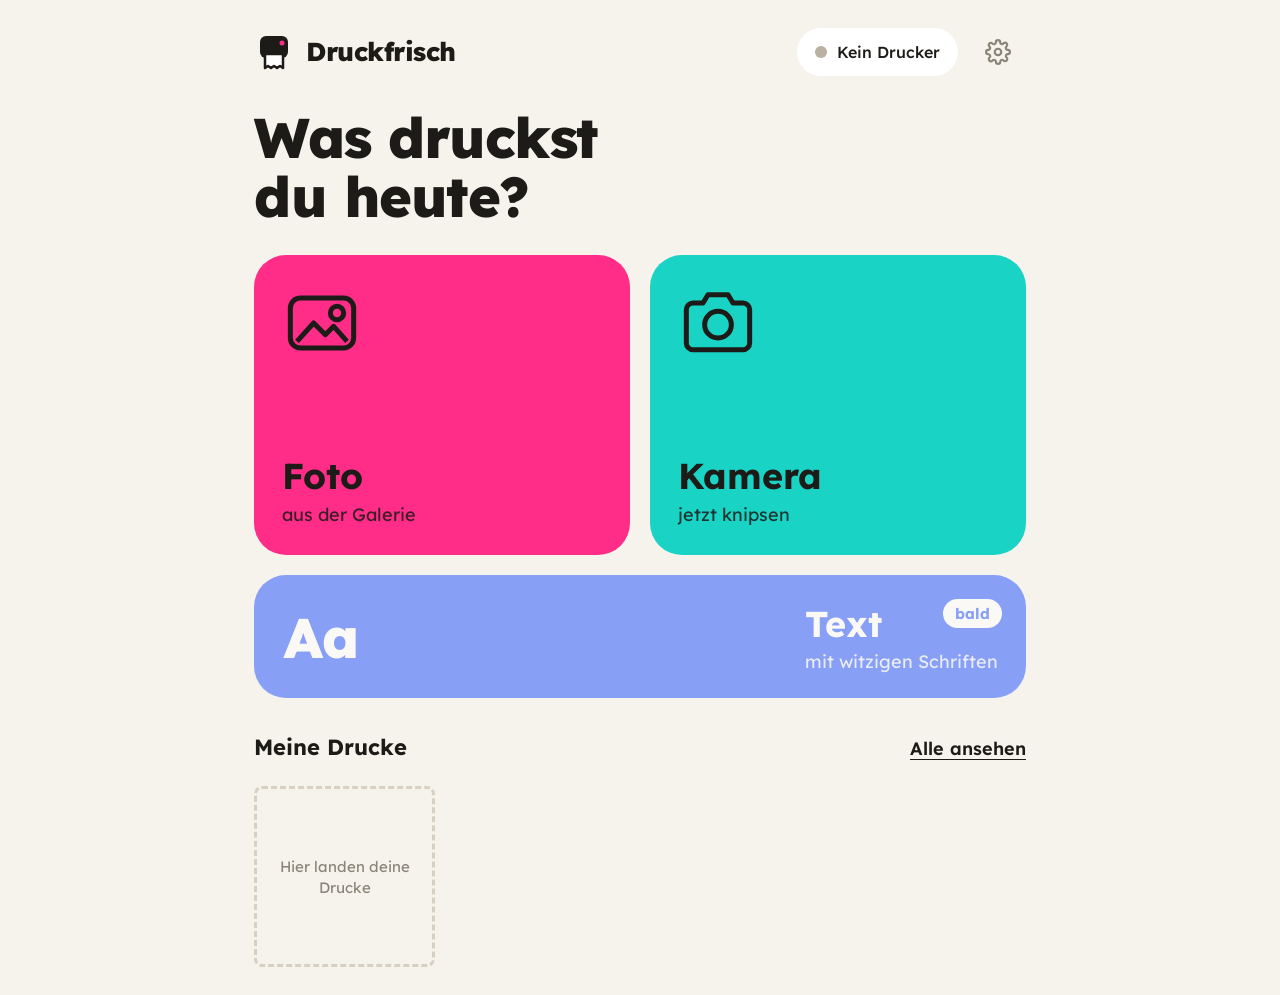
==== index.html @ d9a230d6 "Add files via upload" ====
<!DOCTYPE html>
<html lang="de">
<head>
<meta charset="utf-8">
<meta name="viewport" content="width=device-width, initial-scale=1, viewport-fit=cover">
<meta name="theme-color" content="#f6f3ec">
<title>Druckfrisch</title>
<link rel="manifest" href="manifest.json">
<link rel="icon" href="icon-192.png">
<link rel="preconnect" href="https://fonts.googleapis.com">
<link href="https://fonts.googleapis.com/css2?family=Lexend:wght@400;500;600;700;800&display=swap" rel="stylesheet">
<link rel="stylesheet" href="app.css">
</head>
<body>
<div id="app">

<!-- ========== Start ========== -->
<section class="screen" id="s-start">
  <header class="bar">
    <div class="brand">
      <svg width="40" height="40" viewBox="0 0 40 40" aria-hidden="true"><rect x="6" y="4" width="28" height="22" rx="6" fill="#1d1b18"/><path d="M11 22h18v14l-3-2-3 2-3-2-3 2-3-2-3 2z" fill="#fff" stroke="#1d1b18" stroke-width="2.5" stroke-linejoin="round"/><circle cx="28" cy="11" r="2.5" fill="var(--acc)"/></svg>
      <span class="app-name">Druckfrisch</span>
    </div>
    <button class="pill status" data-status type="button"><span class="dot"></span><span class="txt">…</span></button>
    <button class="gear" id="gear" type="button" aria-label="Eltern-Bereich (2 Sekunden drücken)">
      <svg width="26" height="26" viewBox="0 0 24 24" fill="none" stroke="currentColor" stroke-width="2" aria-hidden="true"><circle cx="12" cy="12" r="3"/><path d="M19.4 15a1.7 1.7 0 0 0 .3 1.8l.1.1a2 2 0 1 1-2.8 2.8l-.1-.1a1.7 1.7 0 0 0-1.8-.3 1.7 1.7 0 0 0-1 1.5V21a2 2 0 1 1-4 0v-.1a1.7 1.7 0 0 0-1.1-1.5 1.7 1.7 0 0 0-1.8.3l-.1.1a2 2 0 1 1-2.8-2.8l.1-.1a1.7 1.7 0 0 0 .3-1.8 1.7 1.7 0 0 0-1.5-1H3a2 2 0 1 1 0-4h.1a1.7 1.7 0 0 0 1.5-1.1 1.7 1.7 0 0 0-.3-1.8l-.1-.1a2 2 0 1 1 2.8-2.8l.1.1a1.7 1.7 0 0 0 1.8.3H9a1.7 1.7 0 0 0 1-1.5V3a2 2 0 1 1 4 0v.1a1.7 1.7 0 0 0 1 1.5 1.7 1.7 0 0 0 1.8-.3l.1-.1a2 2 0 1 1 2.8 2.8l-.1.1a1.7 1.7 0 0 0-.3 1.8V9a1.7 1.7 0 0 0 1.5 1H21a2 2 0 1 1 0 4h-.1a1.7 1.7 0 0 0-1.5 1z"/></svg>
      <svg class="ring" viewBox="0 0 52 52" aria-hidden="true"><circle cx="26" cy="26" r="23"/></svg>
    </button>
  </header>
  <h1 class="hero">Was druckst<br>du heute?</h1>
  <div class="tiles">
    <button class="tile pink" id="t-foto" type="button">
      <svg width="80" height="80" viewBox="0 0 48 48" fill="none" stroke="currentColor" stroke-width="3" stroke-linejoin="round" aria-hidden="true"><rect x="5" y="9" width="38" height="30" rx="6"/><path d="M9 35l10-11 7 7 5-5 8 9"/><circle cx="33" cy="18" r="4"/></svg>
      <span><b>Foto</b><small>aus der Galerie</small></span>
    </button>
    <button class="tile tq" id="t-kamera" type="button">
      <svg width="80" height="80" viewBox="0 0 48 48" fill="none" stroke="currentColor" stroke-width="3" stroke-linejoin="round" aria-hidden="true"><path d="M5 16a4 4 0 0 1 4-4h6l3-5h12l3 5h6a4 4 0 0 1 4 4v20a4 4 0 0 1-4 4H9a4 4 0 0 1-4-4z"/><circle cx="24" cy="25" r="8"/></svg>
      <span><b>Kamera</b><small>jetzt knipsen</small></span>
    </button>
    <button class="tile blue wide" id="t-text" type="button" disabled>
      <span class="aa">Aa</span>
      <span><b>Text</b><small>mit witzigen Schriften</small></span>
      <span class="soon">bald</span>
    </button>
  </div>
  <section class="recent">
    <div class="row-head"><h2>Meine Drucke</h2><button class="link" id="to-history" type="button">Alle ansehen</button></div>
    <div class="recent-row" id="recent"></div>
  </section>
</section>

<!-- ========== Kamera ========== -->
<section class="screen dark" id="s-camera" hidden>
  <header class="bar">
    <button class="back" data-back type="button"><svg width="28" height="28" viewBox="0 0 24 24" fill="none" stroke="currentColor" stroke-width="2.5" aria-hidden="true"><path d="M15 6l-6 6 6 6"/></svg>Zurück</button>
    <div class="seg" role="group" aria-label="Ansicht">
      <button type="button" data-cam-view="color">Farbe</button>
      <button type="button" data-cam-view="print" aria-pressed="true">Wie gedruckt</button>
    </div>
  </header>
  <div class="viewfinder">
    <video id="video" playsinline muted autoplay></video>
    <canvas id="camPreview"></canvas>
    <p class="vf-msg" id="camMsg" hidden></p>
    <span class="vf-hint">So sieht es gedruckt aus</span>
  </div>
  <footer class="cam-bar">
    <button class="cam-side" id="cam-gallery" type="button" aria-label="Foto aus der Galerie"><svg width="40" height="40" viewBox="0 0 48 48" fill="none" stroke="#fff" stroke-width="3" stroke-linejoin="round" aria-hidden="true"><rect x="5" y="9" width="38" height="30" rx="6"/><path d="M9 35l10-11 7 7 5-5 8 9"/></svg></button>
    <button class="shutter" id="shutter" type="button" aria-label="Foto aufnehmen"><span></span></button>
    <button class="cam-side" id="cam-switch" type="button" aria-label="Kamera wechseln"><svg width="40" height="40" viewBox="0 0 24 24" fill="none" stroke="#fff" stroke-width="2" aria-hidden="true"><path d="M3 12a9 9 0 0 1 15.5-6.2L21 8M21 3v5h-5M21 12a9 9 0 0 1-15.5 6.2L3 16M3 21v-5h5"/></svg></button>
  </footer>
</section>

<!-- ========== Gestalten ========== -->
<section class="screen" id="s-editor" hidden>
  <header class="bar">
    <button class="back" data-back type="button"><svg width="28" height="28" viewBox="0 0 24 24" fill="none" stroke="currentColor" stroke-width="2.5" aria-hidden="true"><path d="M15 6l-6 6 6 6"/></svg>Zurück</button>
    <span class="grow"></span>
    <button class="round" id="undo" type="button" aria-label="Rückgängig" disabled><svg width="28" height="28" viewBox="0 0 24 24" fill="none" stroke="currentColor" stroke-width="2.5" aria-hidden="true"><path d="M9 14L4 9l5-5"/><path d="M4 9h11a5 5 0 0 1 0 10h-3"/></svg></button>
    <button class="btn blue" id="to-print" type="button">Weiter</button>
  </header>
  <div class="stage"><div class="paper"><canvas id="editPreview"></canvas></div></div>
  <section class="panel">
    <div class="tabs" role="tablist">
      <button role="tab" type="button" data-tab="frame" aria-selected="true">Rahmen</button>
      <button role="tab" type="button" disabled>Smileys <small>bald</small></button>
      <button role="tab" type="button" disabled>Text <small>bald</small></button>
      <button role="tab" type="button" data-tab="look" aria-selected="false">Look</button>
    </div>
    <div data-pane="frame">
      <div class="frames" id="frames"></div>
      <label class="field">Beschriftung<input id="caption" maxlength="40" placeholder="z. B. Mein Hund Bello" autocomplete="off"></label>
    </div>
    <div data-pane="look" hidden>
      <div class="looks" id="looks">
        <button type="button" data-look="foto"><canvas width="120" height="90"></canvas><span>Foto</span></button>
        <button type="button" data-look="comic"><canvas width="120" height="90"></canvas><span>Comic</span></button>
        <button type="button" data-look="umriss"><canvas width="120" height="90"></canvas><span>Umriss</span></button>
      </div>
      <label class="slider">Helligkeit
        <svg width="26" height="26" viewBox="0 0 24 24" aria-hidden="true"><circle cx="12" cy="12" r="4" fill="#8a8478"/></svg>
        <input type="range" id="bright" min="-50" max="50" value="0" aria-label="Helligkeit">
        <svg width="34" height="34" viewBox="0 0 24 24" fill="none" stroke="currentColor" stroke-width="2" aria-hidden="true"><circle cx="12" cy="12" r="4"/><path d="M12 2v2M12 20v2M2 12h2M20 12h2M4.9 4.9l1.4 1.4M17.7 17.7l1.4 1.4M4.9 19.1l1.4-1.4M17.7 6.3l1.4-1.4"/></svg>
      </label>
      <button class="link quiet" id="reset-look" type="button">Zurücksetzen auf Automatik</button>
    </div>
  </section>
</section>

<!-- ========== Drucken ========== -->
<section class="screen" id="s-print" hidden>
  <header class="bar"><button class="back" data-back type="button"><svg width="28" height="28" viewBox="0 0 24 24" fill="none" stroke="currentColor" stroke-width="2.5" aria-hidden="true"><path d="M15 6l-6 6 6 6"/></svg>Zurück</button></header>
  <h1 class="title">Worauf druckst du?</h1>
  <div class="paper-choice">
    <button type="button" class="choice" data-mode="roll">
      <svg width="60" height="60" viewBox="0 0 48 48" fill="none" stroke="currentColor" stroke-width="3" stroke-linejoin="round" aria-hidden="true"><ellipse cx="14" cy="16" rx="8" ry="10"/><ellipse cx="14" cy="16" rx="3" ry="4"/><path d="M14 6h22a8 10 0 0 1 0 20H22M22 26v16l3-2 3 2 3-2 3 2 3-2 3 2V26"/></svg>
      <span><b>Rolle</b><small>normales Papier</small></span>
    </button>
    <button type="button" class="choice" data-mode="sticker">
      <svg width="60" height="60" viewBox="0 0 48 48" fill="none" stroke="currentColor" stroke-width="3" stroke-linejoin="round" aria-hidden="true"><path d="M8 8h32v20L28 40H8z"/><path d="M28 40V28h12"/><circle cx="19" cy="20" r="2" fill="currentColor"/><circle cx="29" cy="20" r="2" fill="currentColor"/><path d="M18 27q6 5 12 0"/></svg>
      <span><b>Sticker</b><small>Klebepapier mit Schneidelinie</small></span>
    </button>
  </div>
  <div class="print-body">
    <div class="print-opts">
      <div id="size-group">
        <h2>Größe</h2>
        <div class="sizes" id="sizes"></div>
      </div>
      <div>
        <h2>Wie oft?</h2>
        <div class="stepper"><button type="button" class="round big" id="minus" aria-label="Weniger">−</button><output id="count">1</output><button type="button" class="round big" id="plus" aria-label="Mehr">+</button></div>
      </div>
    </div>
    <figure class="print-preview"><div class="paper small"><canvas id="printPreview"></canvas></div><figcaption id="cutHint">Entlang der gestrichelten Linie schneiden</figcaption></figure>
  </div>
  <div class="print-foot">
    <p class="statusline" data-status><span class="dot"></span><span class="txt">…</span></p>
    <button class="btn pink huge" id="do-print" type="button">
      <svg width="40" height="40" viewBox="0 0 24 24" fill="none" stroke="currentColor" stroke-width="2.5" stroke-linejoin="round" aria-hidden="true"><path d="M6 9V3h12v6M6 18H4a2 2 0 0 1-2-2v-5a2 2 0 0 1 2-2h16a2 2 0 0 1 2 2v5a2 2 0 0 1-2 2h-2"/><path d="M6 14h12v8H6z"/></svg>
      <span id="print-label">Drucken</span>
    </button>
  </div>
</section>

<!-- ========== Meine Drucke ========== -->
<section class="screen" id="s-history" hidden>
  <header class="bar"><button class="back" data-back type="button"><svg width="28" height="28" viewBox="0 0 24 24" fill="none" stroke="currentColor" stroke-width="2.5" aria-hidden="true"><path d="M15 6l-6 6 6 6"/></svg>Zurück</button></header>
  <h1 class="title">Meine Drucke</h1>
  <div class="history" id="history"></div>
  <p class="empty" id="history-empty" hidden>Noch nichts gedruckt. Alles bleibt auf diesem Tablet, kein Konto nötig.</p>
</section>

<!-- ========== Eltern ========== -->
<section class="screen grown" id="s-parents" hidden>
  <header class="bar">
    <svg width="34" height="34" viewBox="0 0 24 24" fill="none" stroke="currentColor" stroke-width="2" aria-hidden="true"><rect x="4" y="10" width="16" height="11" rx="2"/><path d="M8 10V7a4 4 0 0 1 8 0v3"/></svg>
    <h1 class="grow">Eltern-Bereich</h1>
    <button class="btn dark" data-back type="button">Fertig</button>
  </header>

  <section class="card">
    <h2>Drucker</h2>
    <div class="line"><span class="dot" id="p-dot"></span><span class="grow"><b id="p-name">Kein Drucker eingerichtet</b><small id="p-info"></small></span><button class="btn line-btn" id="p-setup" type="button">Einrichten</button></div>
    <label class="line toggle"><span class="grow">Automatisch verbinden<small id="p-auto-hint">Kind sieht keine Geräteliste</small></span><input type="checkbox" id="p-auto" checked><i></i></label>
    <label class="line"><span class="grow">Druckbreite<small>300 dpi: meist 576 Pixel · 203 dpi: 384 Pixel</small></span>
      <select id="p-width"><option value="576">576 px · 300 dpi</option><option value="384">384 px · 203 dpi</option><option value="custom">eigene …</option></select></label>
    <label class="line" id="p-custom-row" hidden><span class="grow">Eigene Breite in Pixel<small>Wert aus dem Testdruck-Lineal</small></span><input type="number" id="p-custom" min="128" max="1024" step="8" value="576"></label>
    <button class="btn line-btn wide" id="p-test" type="button">Testdruck: Lineal, Graustufen, Schneidelinie</button>
  </section>

  <section class="card">
    <h2>Papier und Hitze</h2>
    <label class="range-row">Hitze Rolle<input type="range" id="p-heat-roll" min="10" max="80" value="50"><output id="o-heat-roll">50 %</output></label>
    <label class="range-row">Hitze Sticker<input type="range" id="p-heat-sticker" min="10" max="80" value="65"><output id="o-heat-sticker">65 %</output></label>
    <label class="range-row">Obergrenze<input type="range" id="p-heat-max" min="50" max="100" value="80"><output id="o-heat-max">80 %</output></label>
    <p class="note">Mit 50 % starten und nur erhöhen, bis Fotos satt schwarz sind. Schmiert der Druck oder wird der Drucker heiß: runter.</p>
    <div class="line"><span class="grow">Sticker-Größen in mm<small>an dein Stickerpapier anpassen</small></span>
      <span class="trio"><input type="number" id="p-s1" min="15" max="150" value="30" aria-label="Klein in mm"><input type="number" id="p-s2" min="15" max="150" value="50" aria-label="Mittel in mm"><input type="number" id="p-s3" min="15" max="150" value="80" aria-label="Groß in mm"></span></div>
  </section>

  <section class="card">
    <h2>App</h2>
    <label class="line"><span class="grow">Name der App</span><input id="p-appname" maxlength="20" value="Druckfrisch"></label>
    <div class="line"><span class="grow">Akzentfarbe</span><span class="swatches" id="p-swatches"></span></div>
    <div class="line"><span class="grow">Version <b id="p-version"></b><small>aktualisiert sich beim Start selbst</small></span><button class="btn line-btn" id="p-update" type="button">Jetzt aktualisieren</button></div>
    <div class="line"><span class="grow">Zugang<small id="p-pin-hint">Zahnrad 2 Sekunden drücken, dann Rechenaufgabe</small></span><button class="btn line-btn" id="p-pin" type="button">PIN festlegen</button></div>
  </section>

  <details class="card">
    <summary>Erweitert</summary>
    <label class="line"><span class="grow">Protokoll</span><select id="p-proto"><option value="auto">Automatisch</option><option value="gb">Klassisch (Fun Print, GB, MX)</option><option value="mxw">MXW01</option></select></label>
    <label class="line"><span class="grow">Paketgröße (Byte)</span><input type="number" id="p-chunk" min="20" max="512" value="128"></label>
    <label class="line"><span class="grow">Pause zwischen Paketen (ms)</span><input type="number" id="p-delay" min="0" max="100" value="12"></label>
    <label class="line toggle"><span class="grow">Bitreihenfolge umkehren<small>falls der Druck gespiegelt ist</small></span><input type="checkbox" id="p-flip"><i></i></label>
    <button class="btn line-btn wide" id="p-forget" type="button">Drucker vergessen</button>
    <pre class="log" id="p-log"></pre>
  </details>
</section>

<!-- ========== Druckvorgang ========== -->
<div class="overlay" id="printing" hidden>
  <div class="ov-card">
    <div class="ov-anim"><svg viewBox="0 0 120 120" width="120" height="120" aria-hidden="true"><rect x="20" y="20" width="80" height="44" rx="14" fill="#1d1b18"/><rect class="sheet" x="34" y="56" width="52" height="40" fill="#fff" stroke="#1d1b18" stroke-width="4"/><circle cx="84" cy="34" r="5" fill="var(--acc)"/></svg></div>
    <p id="ov-text">Druckt …</p>
    <progress id="ov-prog" max="1" value="0"></progress>
    <button class="btn blue" id="ov-close" type="button" hidden>Super!</button>
  </div>
</div>

<!-- ========== Eltern-Sperre ========== -->
<div class="overlay" id="gate" hidden>
  <form class="ov-card" id="gate-form">
    <h2 id="gate-q">Was ist 7 × 8?</h2>
    <input id="gate-a" inputmode="numeric" autocomplete="off" aria-label="Antwort">
    <div class="row2"><button class="btn line-btn" type="button" id="gate-cancel">Abbrechen</button><button class="btn dark" type="submit">Öffnen</button></div>
  </form>
</div>

<div class="toast" id="toast" role="status" hidden></div>
<input type="file" id="file" accept="image/*" hidden>
</div>
<script src="render.js"></script>
<script src="printer.js"></script>
<script src="app.js"></script>
</body>
</html>
---- app.css ----
:root{--bg:#f6f3ec;--ink:#1d1b18;--mute:#6b655a;--line:#e6e0d4;--soft:#f1ede4;--acc:#ff2d87;--acc-tint:#ffeaf4;--blue:#2f5bff;--tq:#19d3c5;--ok:#2f9e5b;--warn:#e0a100;--off:#b8b0a1;color-scheme:light}
*{box-sizing:border-box;min-width:0}
html,body{margin:0;background:var(--bg);color:var(--ink);font:18px/1.4 Lexend,system-ui,sans-serif;-webkit-tap-highlight-color:transparent;overscroll-behavior:none}
button,input,select,textarea{font:inherit;color:inherit}
button{cursor:pointer;touch-action:manipulation}
button:disabled{cursor:default}
:focus-visible{outline:3px solid var(--blue);outline-offset:3px}
[hidden]{display:none!important}
#app{max-width:860px;margin:0 auto;min-height:100dvh}
.screen{min-height:100dvh;display:flex;flex-direction:column;gap:28px;padding:max(24px,env(safe-area-inset-top)) clamp(16px,5vw,44px) max(28px,env(safe-area-inset-bottom))}
.screen.dark{background:#16140f;color:#fff;gap:16px}
.screen.grown{background:#ece8df;gap:18px}
.bar{display:flex;align-items:center;gap:12px;min-height:56px}
.grow{flex:1}
h1,h2{margin:0}
.hero{font-size:clamp(40px,7vw,56px);line-height:1.06;font-weight:800;letter-spacing:-1.5px}
.title{font-size:clamp(34px,6vw,46px);font-weight:800;letter-spacing:-1px;line-height:1.1}
h2{font-size:22px;font-weight:700}
small{display:block;font-size:15px;color:var(--mute);font-weight:400}
.dark small{color:#cfc8ba}

.brand{display:flex;align-items:center;gap:12px;flex:1}
.app-name{font-size:26px;font-weight:800;letter-spacing:-.5px}
.pill{display:flex;align-items:center;gap:10px;background:#fff;border:0;border-radius:999px;padding:10px 18px;font-size:16px;font-weight:500;min-height:48px}
.dot{width:12px;height:12px;border-radius:50%;background:var(--off);flex:none}
[data-state=ready] .dot,.dot.ready{background:var(--ok)}
[data-state=connecting] .dot,.dot.connecting{background:var(--warn);animation:blink 1s infinite}
@keyframes blink{50%{opacity:.3}}
.gear{position:relative;width:56px;height:56px;border-radius:50%;border:0;background:transparent;color:#8a8478;display:grid;place-items:center}
.gear .ring{position:absolute;inset:0;width:56px;height:56px;transform:rotate(-90deg)}
.gear .ring circle{fill:none;stroke:var(--blue);stroke-width:4;stroke-dasharray:145;stroke-dashoffset:145}
.gear.holding .ring circle{transition:stroke-dashoffset 2s linear;stroke-dashoffset:0}

.tiles{display:grid;grid-template-columns:repeat(2,minmax(0,1fr));gap:20px}
.tile{border:0;border-radius:32px;padding:28px;min-height:clamp(220px,34vw,300px);display:flex;flex-direction:column;justify-content:space-between;align-items:flex-start;text-align:left;color:var(--ink);transition:transform .12s}
.tile:active{transform:scale(.97)}
.tile b{display:block;font-size:clamp(28px,4.6vw,36px);font-weight:700}
.tile small{color:inherit;font-size:18px;opacity:.85}
.tile.pink{background:var(--acc)}
.tile.tq{background:var(--tq)}
.tile.blue{background:var(--blue);color:#fff}
.tile.wide{grid-column:span 2;min-height:0;flex-direction:row;align-items:center;gap:24px;padding:24px 28px;position:relative}
.tile.wide .aa{font-size:56px;font-weight:800;width:80px;text-align:center;line-height:1}
.tile:disabled{opacity:.55}
.soon{position:absolute;right:24px;top:24px;background:#fff;color:var(--blue);font-size:15px;font-weight:700;border-radius:999px;padding:4px 12px}

.recent{margin-top:auto;display:flex;flex-direction:column;gap:16px}
.row-head{display:flex;align-items:baseline;justify-content:space-between}
.link{border:0;background:none;font-weight:600;color:var(--ink);text-decoration:underline;text-underline-offset:4px;min-height:44px;padding:0}
.link.quiet{color:var(--mute);text-decoration:none;align-self:flex-start}
.recent-row{display:grid;grid-template-columns:repeat(4,minmax(0,1fr));gap:16px}
.thumb{background:#fff;border:0;border-radius:8px;padding:12px;box-shadow:0 2px 0 var(--line);display:flex;align-items:center;justify-content:center;aspect-ratio:1;overflow:hidden}
.thumb canvas{max-width:100%;max-height:100%;image-rendering:pixelated}
.thumb.empty{background:none;border:3px dashed #d8d1c2;box-shadow:none;color:#8a8478;font-size:15px;text-align:center}

.back{display:flex;align-items:center;gap:6px;border:0;background:none;font-size:20px;font-weight:600;min-height:56px;padding:0 8px 0 0;color:inherit}
.btn{border:0;border-radius:999px;padding:0 28px;min-height:56px;font-size:20px;font-weight:700;display:inline-flex;align-items:center;justify-content:center;gap:12px}
.btn.blue{background:var(--blue);color:#fff}
.btn.pink{background:var(--acc);color:#fff}
.btn.dark{background:var(--ink);color:#fff}
.btn.huge{min-height:96px;font-size:30px;font-weight:800;width:100%}
.btn:disabled{opacity:.5}
.btn.line-btn{background:#fff;border:2px solid #d8d1c2;border-radius:14px;font-size:16px;font-weight:600;min-height:52px;padding:0 18px}
.btn.wide{width:100%}
.round{width:56px;height:56px;border-radius:50%;border:0;background:#fff;display:grid;place-items:center;flex:none}
.round:disabled{opacity:.4}
.round.big{width:68px;height:68px;border:3px solid var(--line);font-size:34px;line-height:1}

/* Kamera */
.seg{display:flex;background:#2b2822;border-radius:999px;padding:5px;margin-left:auto}
.seg button{border:0;border-radius:999px;padding:12px 20px;font-size:17px;font-weight:600;background:transparent;color:#cfc8ba}
.seg button[aria-pressed=true]{background:#fff;color:#16140f}
.viewfinder{flex:1;position:relative;border-radius:28px;overflow:hidden;background:#2b2822;min-height:50vh}
.viewfinder video,.viewfinder canvas{position:absolute;inset:0;width:100%;height:100%;object-fit:contain}
.viewfinder canvas{image-rendering:pixelated;background:#2b2822}
.vf-hint{position:absolute;left:50%;top:16px;transform:translateX(-50%);background:rgba(22,20,15,.75);border-radius:999px;padding:8px 16px;font-size:15px;white-space:nowrap}
.vf-msg{position:absolute;inset:auto 24px 24px;background:rgba(22,20,15,.85);border-radius:16px;padding:16px;margin:0;text-align:center}
.cam-bar{display:flex;align-items:center;justify-content:space-between;padding:12px clamp(8px,6vw,40px) 8px}
.cam-side{width:84px;height:84px;border-radius:22px;border:0;background:#2b2822;display:grid;place-items:center}
.shutter{width:128px;height:128px;border-radius:50%;border:7px solid #fff;background:transparent;display:grid;place-items:center;padding:0}
.shutter span{width:96px;height:96px;border-radius:50%;background:var(--acc);transition:transform .1s}
.shutter:active span{transform:scale(.88)}

/* Gestalten */
.screen#s-editor{gap:12px;padding-bottom:0}
.stage{flex:1;display:grid;place-items:center;padding:8px 0 16px;min-height:300px}
.paper{background:#fff;box-shadow:0 18px 40px rgba(29,27,24,.12);padding:16px 0 22px;width:min(420px,80vw)}
.paper canvas{display:block;width:100%;height:auto;image-rendering:pixelated}
.paper.small{width:min(230px,40vw);padding:10px 0;max-height:420px;overflow:hidden}
.panel{background:#fff;border-radius:36px 36px 0 0;padding:24px clamp(16px,4vw,36px) max(32px,env(safe-area-inset-bottom));margin:0 calc(-1*clamp(16px,5vw,44px));display:flex;flex-direction:column;gap:20px;box-shadow:0 -8px 30px rgba(29,27,24,.06)}
.panel>[data-pane]{display:flex;flex-direction:column;gap:20px}
.tabs{display:grid;grid-template-columns:repeat(4,minmax(0,1fr));gap:10px}
.tabs button{min-height:64px;border:0;border-radius:18px;background:var(--soft);font-size:18px;font-weight:600;line-height:1.1}
.tabs button small{font-size:12px}
.tabs button[aria-selected=true]{background:var(--blue);color:#fff;font-weight:700}
.tabs button:disabled{opacity:.55}
.frames{display:grid;grid-auto-flow:column;grid-auto-columns:minmax(104px,1fr);gap:12px;overflow-x:auto;padding:4px 2px 8px;scroll-snap-type:x mandatory}
.frames button{scroll-snap-align:start;border:3px solid var(--line);border-radius:18px;background:#fff;padding:8px;display:flex;flex-direction:column;gap:4px;align-items:center;font-size:14px;font-weight:600;color:var(--mute)}
.frames canvas{width:100%;height:auto;border-radius:6px}
.frames button[aria-pressed=true]{border:4px solid var(--acc);padding:7px;background:var(--acc-tint);color:var(--ink)}
.field{display:flex;flex-direction:column;gap:10px;font-size:18px;font-weight:600}
.field input{font-size:22px;padding:14px 18px;border-radius:16px;border:2px solid var(--line);background:var(--bg)}
.looks{display:grid;grid-template-columns:repeat(3,minmax(0,1fr));gap:14px}
.looks button{border:3px solid var(--line);border-radius:20px;background:#fff;padding:12px;display:flex;flex-direction:column;align-items:center;gap:8px;font-size:18px;font-weight:600}
.looks canvas{width:100%;max-width:140px;height:auto;border-radius:8px;image-rendering:pixelated}
.looks button[aria-pressed=true]{border:4px solid var(--acc);padding:11px;background:var(--acc-tint);font-weight:700}
.slider{display:grid;grid-template-columns:120px 30px minmax(0,1fr) 38px;align-items:center;gap:12px;font-size:19px;font-weight:600}
input[type=range]{width:100%;height:36px;accent-color:var(--acc)}

/* Drucken */
.paper-choice{display:grid;grid-template-columns:repeat(2,minmax(0,1fr));gap:18px}
.choice{border:3px solid var(--line);background:#fff;border-radius:28px;padding:24px;text-align:left;display:flex;flex-direction:column;gap:14px}
.choice b{display:block;font-size:28px;font-weight:700}
.choice[aria-pressed=true]{border:4px solid var(--acc);padding:23px;background:var(--acc-tint)}
.print-body{display:flex;gap:32px;align-items:flex-start;flex-wrap:wrap}
.print-opts{flex:1 1 260px;display:flex;flex-direction:column;gap:26px}
.print-opts h2{margin-bottom:12px}
.sizes{display:flex;flex-direction:column;gap:10px}
.sizes button{min-height:64px;border:3px solid var(--line);border-radius:18px;background:#fff;font-size:19px;font-weight:600;display:flex;justify-content:space-between;align-items:center;padding:0 22px}
.sizes button span{color:var(--mute);font-weight:500}
.sizes button[aria-pressed=true]{border:4px solid var(--ink);padding:0 21px;font-weight:700}
.stepper{display:flex;align-items:center;gap:16px}
.stepper output{font-size:42px;font-weight:800;width:56px;text-align:center}
.print-preview{margin:0 auto;display:flex;flex-direction:column;align-items:center;gap:10px}
.print-preview figcaption{font-size:15px;color:var(--mute);text-align:center;max-width:240px}
.print-foot{margin-top:auto;display:flex;flex-direction:column;gap:14px}
.statusline{display:flex;align-items:center;justify-content:center;gap:10px;margin:0;font-size:17px;color:var(--mute)}

/* Meine Drucke */
.history{display:grid;grid-template-columns:repeat(auto-fill,minmax(200px,1fr));gap:18px}
.h-card{background:#fff;border-radius:12px;padding:14px;display:flex;flex-direction:column;gap:12px;box-shadow:0 2px 0 var(--line)}
.h-card .pic{aspect-ratio:1;display:grid;place-items:center;overflow:hidden}
.h-card canvas{max-width:100%;max-height:100%;image-rendering:pixelated}
.h-card .row{display:flex;align-items:center;justify-content:space-between;gap:8px}
.h-card .row span{font-size:14px;color:var(--mute)}
.chip{min-height:48px;border:0;border-radius:999px;background:var(--tq);padding:0 18px;font-size:16px;font-weight:700}
.empty{font-size:18px;color:var(--mute)}

/* Eltern */
.grown h1{font-size:32px;font-weight:800}
.card{background:#fff;border-radius:24px;padding:20px 24px;display:flex;flex-direction:column;gap:14px}
.card h2,.card summary{font-size:14px;font-weight:600;color:var(--mute);text-transform:uppercase;letter-spacing:.5px}
.card summary{cursor:pointer;min-height:32px}
details.card[open]{gap:14px}
.line{display:flex;align-items:center;gap:14px;border-top:1px solid #efeae0;padding-top:14px;font-size:18px}
.card h2+.line{border-top:0;padding-top:0}
.line b{font-weight:700}
.line input:not([type=checkbox]),.line select{font-size:17px;padding:10px 12px;border-radius:12px;border:2px solid #d8d1c2;background:#fff;max-width:240px}
.line input[type=number]{width:96px}
.trio{display:flex;gap:8px}.trio input{width:76px!important}
.toggle input{position:absolute;opacity:0;width:1px;height:1px}
.toggle i{width:64px;height:36px;border-radius:999px;background:#d8d1c2;position:relative;flex:none;transition:background .15s}
.toggle i::after{content:"";position:absolute;left:4px;top:4px;width:28px;height:28px;border-radius:50%;background:#fff;transition:left .15s}
.toggle input:checked+i{background:var(--ink)}
.toggle input:checked+i::after{left:32px}
.toggle input:focus-visible+i{outline:3px solid var(--blue);outline-offset:2px}
.range-row{display:grid;grid-template-columns:150px minmax(0,1fr) 64px;align-items:center;gap:14px;font-size:18px}
.range-row input{accent-color:var(--ink)}
.range-row output{text-align:right;font-weight:600}
.note{margin:0;font-size:15px;color:var(--mute)}
.swatches{display:flex;gap:12px}
.swatches button{width:44px;height:44px;border-radius:50%;border:0}
.swatches button[aria-pressed=true]{box-shadow:0 0 0 3px #fff,0 0 0 6px var(--ink)}
.log{font:12px/1.4 ui-monospace,monospace;background:var(--bg);border-radius:10px;padding:10px;max-height:220px;overflow:auto;white-space:pre-wrap;margin:0;color:var(--mute)}

/* Overlays */
.overlay{position:fixed;inset:0;background:rgba(22,20,15,.55);display:grid;place-items:center;padding:24px;z-index:20}
.ov-card{background:#fff;border-radius:28px;padding:32px;width:min(440px,100%);display:flex;flex-direction:column;align-items:center;gap:18px;text-align:center;margin:0}
.ov-card p{margin:0;font-size:22px;font-weight:700}
.ov-card progress{width:100%;height:12px;accent-color:var(--acc)}
.ov-anim .sheet{animation:feed 1.4s ease-in-out infinite}
@keyframes feed{0%{transform:translateY(-30px)}100%{transform:translateY(0)}}
#gate-a{font-size:36px;text-align:center;width:180px;padding:12px;border-radius:16px;border:3px solid var(--line)}
.row2{display:flex;gap:12px}
.toast{position:fixed;left:50%;bottom:max(28px,env(safe-area-inset-bottom));transform:translateX(-50%);background:var(--ink);color:#fff;border-radius:18px;padding:16px 22px;font-size:18px;max-width:min(560px,92vw);z-index:30;box-shadow:0 10px 30px rgba(0,0,0,.25)}
@media (prefers-reduced-motion:reduce){*{animation:none!important;transition:none!important}}
@media (max-width:560px){.recent-row{grid-template-columns:repeat(3,minmax(0,1fr))}.recent-row>:nth-child(4){display:none}.range-row{grid-template-columns:110px minmax(0,1fr) 56px}.slider{grid-template-columns:96px 26px minmax(0,1fr) 34px}}
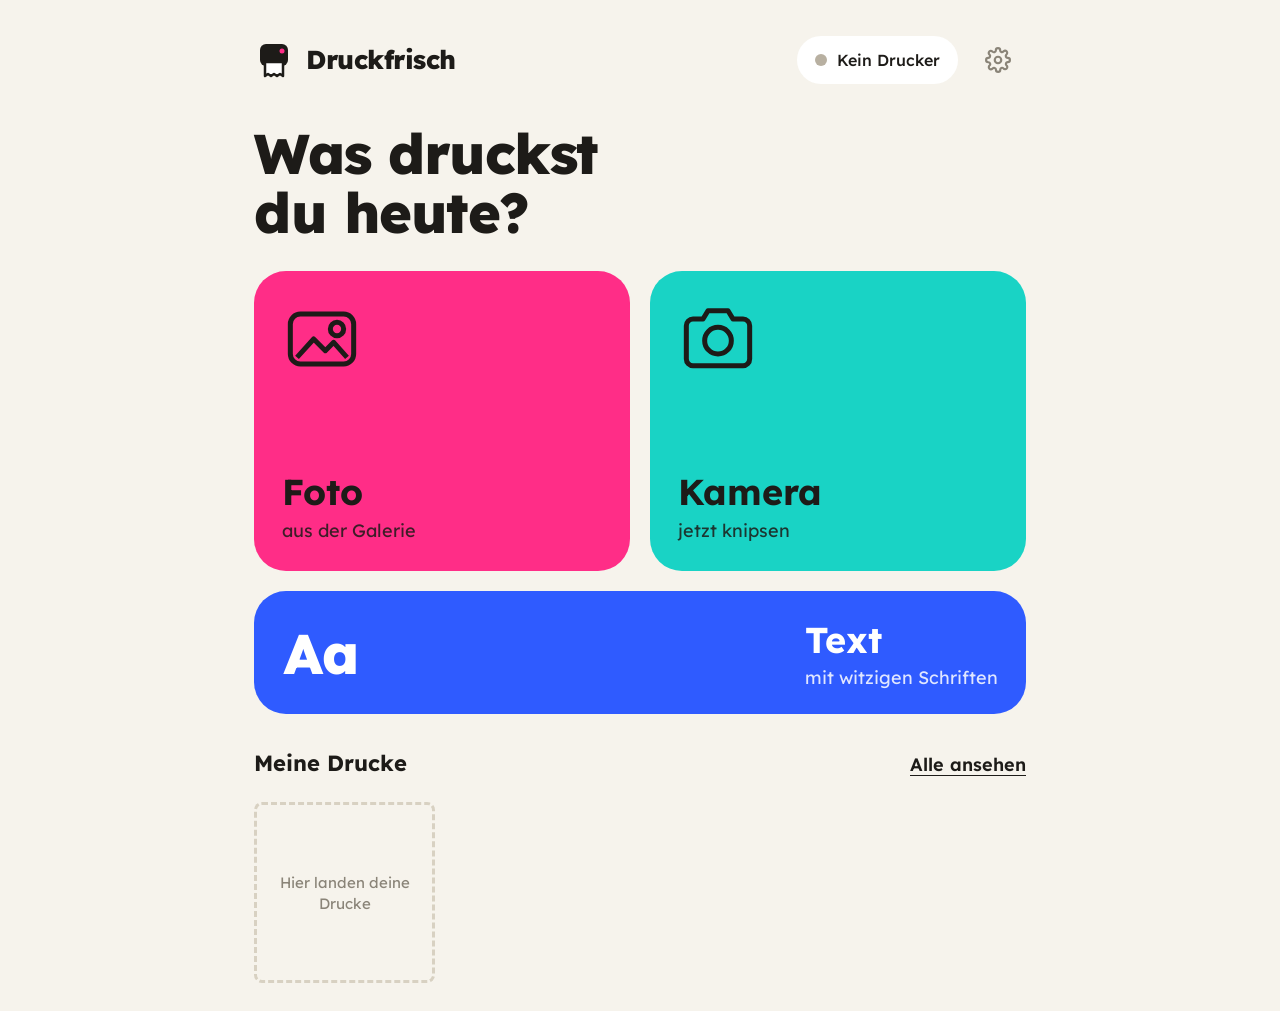
==== commit 92bca36c: "Add files via upload" ====
--- a/index.html
+++ b/index.html
@@ -9,6 +9,7 @@
 <link rel="icon" href="icon-192.png">
 <link rel="preconnect" href="https://fonts.googleapis.com">
 <link href="https://fonts.googleapis.com/css2?family=Lexend:wght@400;500;600;700;800&display=swap" rel="stylesheet">
+<link href="https://fonts.googleapis.com/css2?family=Bangers&family=Gochi+Hand&family=Pacifico&family=Permanent+Marker&family=Press+Start+2P&family=Rubik+Mono+One&display=swap" rel="stylesheet">
 <link rel="stylesheet" href="app.css">
 </head>
 <body>
@@ -37,10 +38,9 @@
       <svg width="80" height="80" viewBox="0 0 48 48" fill="none" stroke="currentColor" stroke-width="3" stroke-linejoin="round" aria-hidden="true"><path d="M5 16a4 4 0 0 1 4-4h6l3-5h12l3 5h6a4 4 0 0 1 4 4v20a4 4 0 0 1-4 4H9a4 4 0 0 1-4-4z"/><circle cx="24" cy="25" r="8"/></svg>
       <span><b>Kamera</b><small>jetzt knipsen</small></span>
     </button>
-    <button class="tile blue wide" id="t-text" type="button" disabled>
+    <button class="tile blue wide" id="t-text" type="button">
       <span class="aa">Aa</span>
       <span><b>Text</b><small>mit witzigen Schriften</small></span>
-      <span class="soon">bald</span>
     </button>
   </div>
   <section class="recent">
@@ -79,17 +79,48 @@
     <button class="round" id="undo" type="button" aria-label="Rückgängig" disabled><svg width="28" height="28" viewBox="0 0 24 24" fill="none" stroke="currentColor" stroke-width="2.5" aria-hidden="true"><path d="M9 14L4 9l5-5"/><path d="M4 9h11a5 5 0 0 1 0 10h-3"/></svg></button>
     <button class="btn blue" id="to-print" type="button">Weiter</button>
   </header>
-  <div class="stage"><div class="paper"><canvas id="editPreview"></canvas></div></div>
+  <div class="stage"><div class="paper" id="editPaper"><canvas id="editPreview"></canvas>
+    <div class="sel" id="sel" hidden><button class="sel-del" id="sel-del" type="button" aria-label="Löschen"><svg width="26" height="26" viewBox="0 0 24 24" fill="none" stroke="currentColor" stroke-width="2.5" stroke-linecap="round" stroke-linejoin="round" aria-hidden="true"><path d="M4 7h16M10 11v6M14 11v6M6 7l1 13h10l1-13M9 7V4h6v3"/></svg></button></div>
+  </div></div>
+  <p class="edit-hint" id="edit-hint" hidden>Antippen zum Auswählen · ziehen zum Verschieben · mit zwei Fingern drehen und größer machen</p>
   <section class="panel">
     <div class="tabs" role="tablist">
       <button role="tab" type="button" data-tab="frame" aria-selected="true">Rahmen</button>
-      <button role="tab" type="button" disabled>Smileys <small>bald</small></button>
-      <button role="tab" type="button" disabled>Text <small>bald</small></button>
+      <button role="tab" type="button" data-tab="stickers" aria-selected="false">Smileys</button>
+      <button role="tab" type="button" data-tab="text" aria-selected="false">Text</button>
       <button role="tab" type="button" data-tab="look" aria-selected="false">Look</button>
     </div>
     <div data-pane="frame">
       <div class="frames" id="frames"></div>
       <label class="field">Beschriftung<input id="caption" maxlength="40" placeholder="z. B. Mein Hund Bello" autocomplete="off"></label>
+    </div>
+    <div data-pane="stickers" hidden>
+      <div class="cats" id="sticker-cats" role="group" aria-label="Kategorie"></div>
+      <div class="sticker-grid" id="sticker-grid"></div>
+    </div>
+    <div data-pane="text" hidden>
+      <div id="text-format" hidden>
+        <div class="cats" role="group" aria-label="Format">
+          <button type="button" data-format="zettel">Zettel</button>
+          <button type="button" data-format="banner">Banner</button>
+        </div>
+        <p class="note" id="banner-hint" hidden>Banner: Riesenbuchstaben quer über einen langen Streifen, zum Aufhängen.</p>
+      </div>
+      <div class="text-row">
+        <label class="field grow">Dein Text<input id="text-in" maxlength="40" placeholder="z. B. Hallo Oma!" autocomplete="off" enterkeyhint="done"></label>
+        <button class="btn line-btn" id="text-new" type="button">+ Neuer Text</button>
+      </div>
+      <div class="fonts" id="fonts"></div>
+      <div class="effects" id="effects" role="group" aria-label="Effekt">
+        <button type="button" data-fx="normal"><span class="fx-normal">Aa</span>Normal</button>
+        <button type="button" data-fx="umriss"><span class="fx-umriss">Aa</span>Umriss</button>
+        <button type="button" data-fx="negativ"><span class="fx-negativ">Aa</span>Negativ</button>
+      </div>
+      <label class="slider" id="text-size-row">Größe
+        <span class="small-a" aria-hidden="true">A</span>
+        <input type="range" id="text-size" min="16" max="160" value="56" aria-label="Textgröße">
+        <span class="big-a" aria-hidden="true">A</span>
+      </label>
     </div>
     <div data-pane="look" hidden>
       <div class="looks" id="looks">
@@ -123,6 +154,13 @@
   </div>
   <div class="print-body">
     <div class="print-opts">
+      <div id="quality-group" hidden>
+        <h2>Wie soll es aussehen?</h2>
+        <div class="sizes" id="quality">
+          <button type="button" data-quality="hd">Schön <span>weiche Grautöne</span></button>
+          <button type="button" data-quality="fast">Schnell <span>flott und kräftig</span></button>
+        </div>
+      </div>
       <div id="size-group">
         <h2>Größe</h2>
         <div class="sizes" id="sizes"></div>
@@ -163,18 +201,14 @@
     <h2>Drucker</h2>
     <div class="line"><span class="dot" id="p-dot"></span><span class="grow"><b id="p-name">Kein Drucker eingerichtet</b><small id="p-info"></small></span><button class="btn line-btn" id="p-setup" type="button">Einrichten</button></div>
     <label class="line toggle"><span class="grow">Automatisch verbinden<small id="p-auto-hint">Kind sieht keine Geräteliste</small></span><input type="checkbox" id="p-auto" checked><i></i></label>
-    <label class="line"><span class="grow">Druckbreite<small>300 dpi: meist 576 Pixel · 203 dpi: 384 Pixel</small></span>
-      <select id="p-width"><option value="576">576 px · 300 dpi</option><option value="384">384 px · 203 dpi</option><option value="custom">eigene …</option></select></label>
-    <label class="line" id="p-custom-row" hidden><span class="grow">Eigene Breite in Pixel<small>Wert aus dem Testdruck-Lineal</small></span><input type="number" id="p-custom" min="128" max="1024" step="8" value="576"></label>
-    <button class="btn line-btn wide" id="p-test" type="button">Testdruck: Lineal, Graustufen, Schneidelinie</button>
   </section>
 
   <section class="card">
-    <h2>Papier und Hitze</h2>
-    <label class="range-row">Hitze Rolle<input type="range" id="p-heat-roll" min="10" max="80" value="50"><output id="o-heat-roll">50 %</output></label>
-    <label class="range-row">Hitze Sticker<input type="range" id="p-heat-sticker" min="10" max="80" value="65"><output id="o-heat-sticker">65 %</output></label>
-    <label class="range-row">Obergrenze<input type="range" id="p-heat-max" min="50" max="100" value="80"><output id="o-heat-max">80 %</output></label>
-    <p class="note">Mit 50 % starten und nur erhöhen, bis Fotos satt schwarz sind. Schmiert der Druck oder wird der Drucker heiß: runter.</p>
+    <h2>Hitze und Papier</h2>
+    <label class="range-row">Hitze Schnell<input type="range" id="p-heat-fast" min="0" max="100" value="70"><output id="o-heat-fast">70</output></label>
+    <label class="range-row" id="p-heat-hd-row">Hitze Schön<input type="range" id="p-heat-hd" min="0" max="100" value="100"><output id="o-heat-hd">100</output></label>
+    <button class="btn line-btn wide" id="p-test" type="button">Testdruck: Lineal und 16 Graustufen</button>
+    <p class="note">Der Testdruck kommt einmal pro Modus. Gut ist die Hitze, wenn die Graustufen-Leiste gleichmäßig von hell nach dunkel verläuft. <b>Schnell:</b> Laufen die dunklen Felder zu einer schwarzen Fläche zusammen, Hitze verringern. <b>Schön:</b> Sind viele helle Felder weiß und ist Schwarz eher braun, Hitze erhöhen. Bewährt beim MXW01: Schnell 70, Schön 100.</p>
     <div class="line"><span class="grow">Sticker-Größen in mm<small>an dein Stickerpapier anpassen</small></span>
       <span class="trio"><input type="number" id="p-s1" min="15" max="150" value="30" aria-label="Klein in mm"><input type="number" id="p-s2" min="15" max="150" value="50" aria-label="Mittel in mm"><input type="number" id="p-s3" min="15" max="150" value="80" aria-label="Groß in mm"></span></div>
   </section>
@@ -190,8 +224,15 @@
   <details class="card">
     <summary>Erweitert</summary>
     <label class="line"><span class="grow">Protokoll</span><select id="p-proto"><option value="auto">Automatisch</option><option value="gb">Klassisch (Fun Print, GB, MX)</option><option value="mxw">MXW01</option></select></label>
-    <label class="line"><span class="grow">Paketgröße (Byte)</span><input type="number" id="p-chunk" min="20" max="512" value="128"></label>
-    <label class="line"><span class="grow">Pause zwischen Paketen (ms)</span><input type="number" id="p-delay" min="0" max="100" value="12"></label>
+    <label class="line"><span class="grow">Druckbreite<small>Automatisch: 384 Pixel beim MXW01, sonst 576</small></span>
+      <select id="p-width"><option value="auto">Automatisch</option><option value="384">384 px · 203 dpi</option><option value="576">576 px · 300 dpi</option><option value="custom">eigene …</option></select></label>
+    <label class="line" id="p-custom-row" hidden><span class="grow">Eigene Breite in Pixel<small>Wert aus dem Testdruck-Lineal</small></span><input type="number" id="p-custom" min="128" max="1024" step="8" value="576"></label>
+    <label class="line"><span class="grow">Schnell: Paketgröße (Byte)<small>MXW01: 48 = eine Zeile</small></span><input type="number" id="p-pk-fast" min="20" max="512"></label>
+    <label class="line"><span class="grow">Schnell: Pause zwischen Paketen (ms)</span><input type="number" id="p-dl-fast" min="0" max="100"></label>
+    <label class="line"><span class="grow">Schön: Paketgröße (Byte)<small>96 = halbe Zeile; 192 kommt nicht an</small></span><input type="number" id="p-pk-hd" min="20" max="512"></label>
+    <label class="line"><span class="grow">Schön: Pause zwischen Paketen (ms)<small>Tablet: 10 bewährt. Zu langsam bricht der Drucker ab.</small></span><input type="number" id="p-dl-hd" min="0" max="100"></label>
+    <label class="line"><span class="grow">Schön: hellste sichtbare Stufe<small>Stufen darunter druckt der Drucker kaum (1–14). Hellere Töne werden fein gerastert.</small></span><input type="number" id="p-hdfloor" min="1" max="14"></label>
+    <label class="line"><span class="grow">Schön: Mitteltöne<small>0,6 = Standard. Kleiner = Mitteltöne heller, größer = dunkler (0,3–1,5).</small></span><input type="number" id="p-hdgamma" min="0.3" max="1.5" step="0.05"></label>
     <label class="line toggle"><span class="grow">Bitreihenfolge umkehren<small>falls der Druck gespiegelt ist</small></span><input type="checkbox" id="p-flip"><i></i></label>
     <button class="btn line-btn wide" id="p-forget" type="button">Drucker vergessen</button>
     <pre class="log" id="p-log"></pre>
@@ -204,7 +245,10 @@
     <div class="ov-anim"><svg viewBox="0 0 120 120" width="120" height="120" aria-hidden="true"><rect x="20" y="20" width="80" height="44" rx="14" fill="#1d1b18"/><rect class="sheet" x="34" y="56" width="52" height="40" fill="#fff" stroke="#1d1b18" stroke-width="4"/><circle cx="84" cy="34" r="5" fill="var(--acc)"/></svg></div>
     <p id="ov-text">Druckt …</p>
     <progress id="ov-prog" max="1" value="0"></progress>
-    <button class="btn blue" id="ov-close" type="button" hidden>Super!</button>
+    <div class="ov-done" id="ov-done" hidden>
+      <button class="btn pink" id="ov-home" type="button"><svg width="28" height="28" viewBox="0 0 24 24" fill="none" stroke="currentColor" stroke-width="2.5" stroke-linejoin="round" aria-hidden="true"><path d="M3 11l9-8 9 8"/><path d="M5 10v10h14V10"/><path d="M10 20v-6h4v6"/></svg>Zum Start</button>
+      <button class="btn line-btn" id="ov-again" type="button">Nochmal drucken</button>
+    </div>
   </div>
 </div>
 
@@ -220,6 +264,7 @@
 <div class="toast" id="toast" role="status" hidden></div>
 <input type="file" id="file" accept="image/*" hidden>
 </div>
+<script src="stickers.js"></script>
 <script src="render.js"></script>
 <script src="printer.js"></script>
 <script src="app.js"></script>
--- a/app.css
+++ b/app.css
@@ -10,7 +10,9 @@
 .screen{min-height:100dvh;display:flex;flex-direction:column;gap:28px;padding:max(24px,env(safe-area-inset-top)) clamp(16px,5vw,44px) max(28px,env(safe-area-inset-bottom))}
 .screen.dark{background:#16140f;color:#fff;gap:16px}
 .screen.grown{background:#ece8df;gap:18px}
-.bar{display:flex;align-items:center;gap:12px;min-height:56px}
+.screen{background:var(--bg)}
+/* Kopfzeile bleibt beim Scrollen oben stehen */
+.bar{display:flex;align-items:center;gap:12px;min-height:56px;position:sticky;top:0;z-index:30;background:inherit;margin:0 calc(-1*clamp(16px,5vw,44px));padding:max(8px,env(safe-area-inset-top)) clamp(16px,5vw,44px) 8px}
 .grow{flex:1}
 h1,h2{margin:0}
 .hero{font-size:clamp(40px,7vw,56px);line-height:1.06;font-weight:800;letter-spacing:-1.5px}
@@ -86,6 +88,32 @@
 .stage{flex:1;display:grid;place-items:center;padding:8px 0 16px;min-height:300px}
 .paper{background:#fff;box-shadow:0 18px 40px rgba(29,27,24,.12);padding:16px 0 22px;width:min(420px,80vw)}
 .paper canvas{display:block;width:100%;height:auto;image-rendering:pixelated}
+#editPaper{position:relative}
+#editPreview{touch-action:none;cursor:grab}
+.sel{position:absolute;left:0;top:0;border:3px dashed var(--blue);border-radius:10px;pointer-events:none;transform-origin:center}
+.sel-del{pointer-events:auto;position:absolute;top:-28px;right:-28px;width:56px;height:56px;border-radius:50%;border:3px solid #fff;background:var(--ink);color:#fff;display:grid;place-items:center;box-shadow:0 4px 12px rgba(0,0,0,.25)}
+.edit-hint{margin:-6px 0 8px;text-align:center;font-size:15px;color:var(--mute)}
+.cats{display:flex;gap:10px;overflow-x:auto;padding-bottom:2px}
+.cats button{flex:none;min-height:48px;padding:0 18px;border:3px solid var(--line);border-radius:999px;background:#fff;font-size:17px;font-weight:600}
+.cats button[aria-pressed=true]{border-color:var(--ink);background:var(--ink);color:#fff}
+.sticker-grid{display:grid;grid-template-columns:repeat(auto-fill,minmax(84px,1fr));gap:12px}
+.sticker-grid button{aspect-ratio:1;border:3px solid var(--line);border-radius:18px;background:#fff;padding:10px;display:grid;place-items:center}
+.sticker-grid button:active{border-color:var(--acc);background:var(--acc-tint)}
+.sticker-grid img{width:100%;height:100%;object-fit:contain}
+.text-row{display:flex;gap:12px;align-items:flex-end}
+.text-row .grow{flex:1;min-width:0}
+.text-row .btn{flex:none}
+.fonts{display:grid;grid-template-columns:repeat(3,minmax(0,1fr));gap:10px}
+.fonts button{min-height:72px;border:3px solid var(--line);border-radius:18px;background:#fff;display:flex;flex-direction:column;align-items:center;justify-content:center;gap:2px;padding:6px}
+.fonts button b{font-size:26px;font-weight:400;line-height:1.2;white-space:nowrap}
+.fonts button small{font-size:13px;color:var(--mute);font-weight:600}
+.fonts button[aria-pressed=true],.effects button[aria-pressed=true]{border:4px solid var(--acc);padding:5px;background:var(--acc-tint)}
+.effects{display:grid;grid-template-columns:repeat(3,minmax(0,1fr));gap:10px}
+.effects button{min-height:64px;border:3px solid var(--line);border-radius:18px;background:#fff;display:flex;align-items:center;justify-content:center;gap:10px;font-size:17px;font-weight:600;padding:6px}
+.effects span{font:400 26px Bangers,system-ui,sans-serif;padding:0 6px;border-radius:6px}
+.fx-umriss{color:#fff;-webkit-text-stroke:2px #000;paint-order:stroke fill}
+.fx-negativ{background:#000;color:#fff}
+.small-a{font-size:15px;text-align:center}.big-a{font-size:30px;text-align:center}
 .paper.small{width:min(230px,40vw);padding:10px 0;max-height:420px;overflow:hidden}
 .panel{background:#fff;border-radius:36px 36px 0 0;padding:24px clamp(16px,4vw,36px) max(32px,env(safe-area-inset-bottom));margin:0 calc(-1*clamp(16px,5vw,44px));display:flex;flex-direction:column;gap:20px;box-shadow:0 -8px 30px rgba(29,27,24,.06)}
 .panel>[data-pane]{display:flex;flex-direction:column;gap:20px}
@@ -109,6 +137,8 @@
 
 /* Drucken */
 .paper-choice{display:grid;grid-template-columns:repeat(2,minmax(0,1fr));gap:18px}
+.choice:disabled{opacity:.4}
+#text-format{display:flex;flex-direction:column;gap:8px}
 .choice{border:3px solid var(--line);background:#fff;border-radius:28px;padding:24px;text-align:left;display:flex;flex-direction:column;gap:14px}
 .choice b{display:block;font-size:28px;font-weight:700}
 .choice[aria-pressed=true]{border:4px solid var(--acc);padding:23px;background:var(--acc-tint)}
@@ -172,6 +202,8 @@
 @keyframes feed{0%{transform:translateY(-30px)}100%{transform:translateY(0)}}
 #gate-a{font-size:36px;text-align:center;width:180px;padding:12px;border-radius:16px;border:3px solid var(--line)}
 .row2{display:flex;gap:12px}
+.ov-done{display:flex;flex-direction:column;gap:12px;width:100%}
+.ov-done .btn{width:100%}
 .toast{position:fixed;left:50%;bottom:max(28px,env(safe-area-inset-bottom));transform:translateX(-50%);background:var(--ink);color:#fff;border-radius:18px;padding:16px 22px;font-size:18px;max-width:min(560px,92vw);z-index:30;box-shadow:0 10px 30px rgba(0,0,0,.25)}
 @media (prefers-reduced-motion:reduce){*{animation:none!important;transition:none!important}}
 @media (max-width:560px){.recent-row{grid-template-columns:repeat(3,minmax(0,1fr))}.recent-row>:nth-child(4){display:none}.range-row{grid-template-columns:110px minmax(0,1fr) 56px}.slider{grid-template-columns:96px 26px minmax(0,1fr) 34px}}
